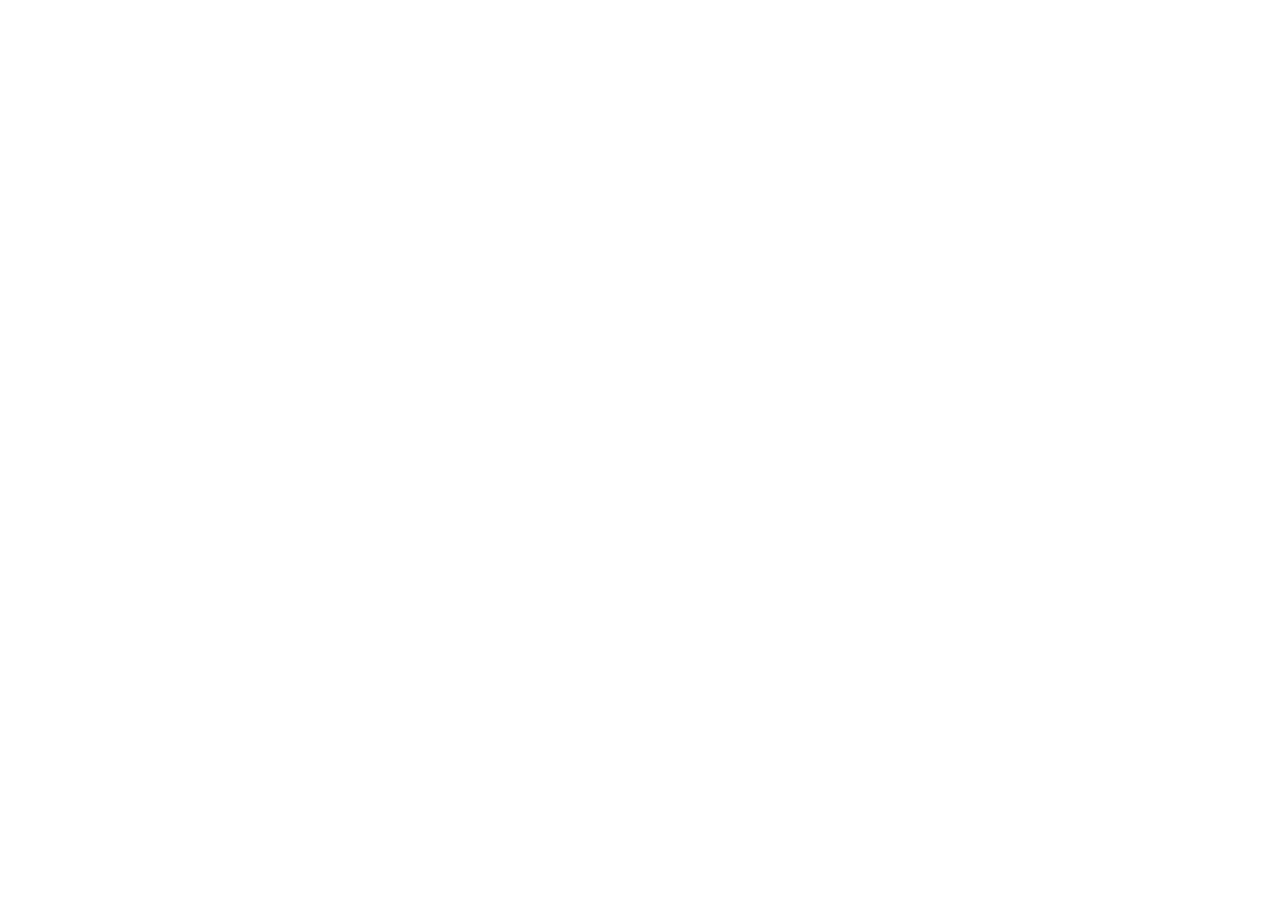
==== contact.html @ e87cb18a "commit" ====
<!DOCTYPE html>
<html lang="en">
<head>
    <meta http-equiv="Content-Type" content="text/html;charset=UTF-8">
    <meta name="viewport" content="width=device-width, initial-scale=1.0">
    <title>Document</title>
    <link rel="stylesheet" href="style.css">
</head>
<body>
    
</body>
</html>
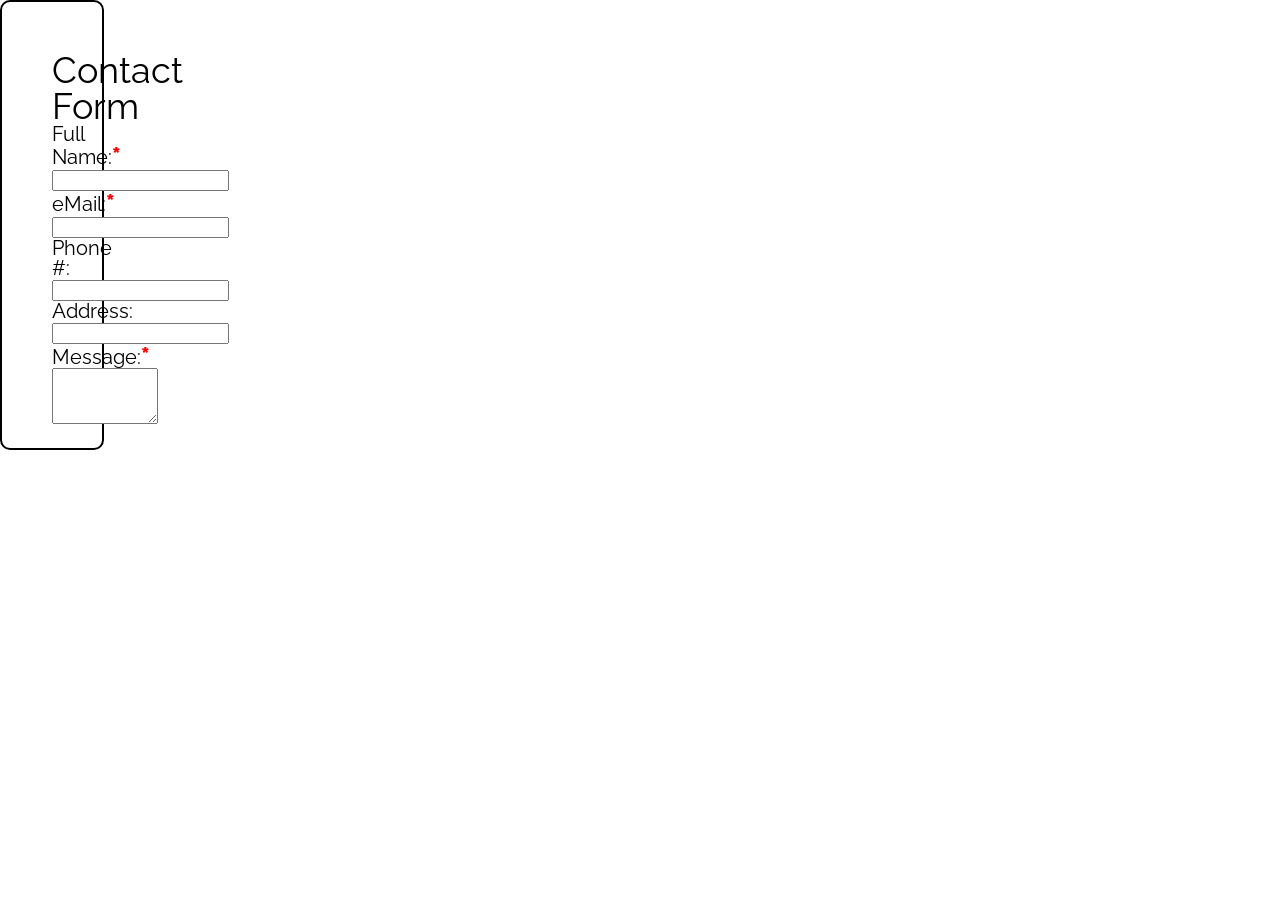
==== commit de84a37a: "contact updates" ====
--- a/contact.html
+++ b/contact.html
@@ -1,12 +1,85 @@
 <!DOCTYPE html>
 <html lang="en">
-<head>
-    <meta http-equiv="Content-Type" content="text/html;charset=UTF-8">
-    <meta name="viewport" content="width=device-width, initial-scale=1.0">
-    <title>Document</title>
-    <link rel="stylesheet" href="style.css">
-</head>
-<body>
-    
-</body>
+    <head>
+        <meta http-equiv="Content-Type" content="text/html;charset=UTF-8">
+        <meta name="viewport" content="width=device-width, initial-scale=1.0">
+        <title>Aurora | Contact Us</title>
+        <link rel="stylesheet" href="styles.css">
+        <link rel="preconnect" href="https://fonts.googleapis.com">
+        <link rel="preconnect" href="https://fonts.gstatic.com" crossorigin>
+        <link href="https://fonts.googleapis.com/css2?family=Raleway:ital,wght@0,100..900;1,100..900&display=swap" rel="stylesheet">
+        <link rel="shortcut icon" href="images/logo.png" type="image/x-icon">
+        <style>
+            body {
+                font-size: 20px;
+            }
+
+            section {
+                display: grid;
+                grid-template-rows: 50vh 50vh;
+                grid-template-columns: 5vw 90vw 5vw;
+            }
+
+            form {
+                grid-row: auto;
+                grid-column: auto;
+                border: 2px #000 solid;
+                border-radius: 10px;
+                padding: 50px;
+            }
+
+            #formHeader {
+                font-size: 36px;
+            }
+
+            .requiredSpan {
+                font-weight: 900;
+                font-size: 24px;
+                color: #ff0000;
+            }
+
+            #messageArea {
+                min-height: 50px;
+                min-width: 100px;
+                max-width: 100px;
+            }
+
+            #honeypot {
+                display: none;
+            }
+        </style>
+    </head>
+    <body>
+        <section>
+            <form action="contactresult.html" method="post">
+                <h2 id="formHeader">
+                    Contact Form
+                </h2>
+                <div>
+                    <label for="message">Full Name:</label><span class="requiredSpan">*</span>
+                    <input type="text" name="message" required>
+                </div>
+                <div>
+                    <label for="message">eMail:</label><span class="requiredSpan">*</span>
+                    <input type="email" name="message" required>
+                </div>
+                <div>
+                    <label for="message">Phone #:</label>
+                    <input type="text" name="message">
+                </div>
+                <div>
+                    <label for="message">Address:</label>
+                    <input type="text" name="message">
+                </div>
+                <div id="honeypot">
+                    <label for="message">Social Security Number:</label><span class="requiredSpan">*</span>
+                    <input type="text" name="message">
+                </div>
+                <div>
+                    <label for="message">Message:</label><span class="requiredSpan">*</span>
+                    <textarea name="message" id="messageArea" required></textarea>
+                </div>
+            </form>
+        </section>
+    </body>
 </html>
--- a/styles.css
+++ b/styles.css
@@ -0,0 +1,112 @@
+html, body, div, span, applet, object, iframe,
+h1, h2, h3, h4, h5, h6, p, blockquote, pre,
+a, abbr, acronym, address, big, cite, code,
+del, dfn, em, img, ins, kbd, q, s, samp,
+small, strike, strong, sub, sup, tt, var,
+b, u, i, center,
+dl, dt, dd, ol, ul, li,
+fieldset, form, label, legend,
+table, caption, tbody, tfoot, thead, tr, th, td,
+article, aside, canvas, details, embed, 
+figure, figcaption, footer, header, hgroup, 
+menu, nav, output, ruby, section, summary,
+time, mark, audio, video {
+	margin: 0;
+	padding: 0;
+	border: 0;
+	font-size: 100%;
+	font: inherit;
+	vertical-align: baseline;
+}
+/* HTML5 display-role reset for older browsers */
+article, aside, details, figcaption, figure, 
+footer, header, hgroup, menu, nav, section {
+	display: block;
+}
+body {
+	line-height: 1;
+}
+ol, ul {
+	list-style: none;
+}
+blockquote, q {
+	quotes: none;
+}
+blockquote:before, blockquote:after,
+q:before, q:after {
+	content: '';
+	content: none;
+}
+table {
+	border-collapse: collapse;
+	border-spacing: 0;
+}
+
+html{
+    font-family: "Raleway", sans-serif;
+}
+
+header{
+    width:100%;
+    height:6rem;
+    background-color:rgb(255, 233, 213);
+    display:flex;
+    align-items:center;
+    gap:10rem;
+
+}
+
+.logoContainer{
+    display:flex;
+    align-items:center;
+    text-decoration:none;
+    color:black; 
+    font-size:2rem;
+    gap:1rem;
+    font-weight:bold;
+    color:rgb(97, 68, 36);
+    width:40%;  
+    padding:0 1rem;
+}
+
+.logo{
+    height:5rem;
+}
+
+.centeringDiv{
+    width:50%;
+}
+
+.navLinks{
+    display:flex;
+    align-items:center;
+    justify-content:space-between;
+    text-decoration:none;
+    padding:0 3rem 0 8rem;
+}
+
+.navLinks a{
+    text-decoration:none;
+    color:rgb(97, 68, 36);
+    font-size:1.2rem;
+    font-weight:500;
+    transition:0.25s;
+    padding:0.75em 1.5rem;
+}
+
+.contactButton{
+    background-color:rgb(97, 68, 36);
+    color:white !important;
+    border:none;
+    border-radius:50px;
+    cursor:pointer;
+    transition:0.25s;
+}
+
+.contactButton:hover{
+    background-color:rgb(61, 43, 23);
+}
+
+.navLinks a:hover{
+    color:rgb(195, 159, 111);
+}
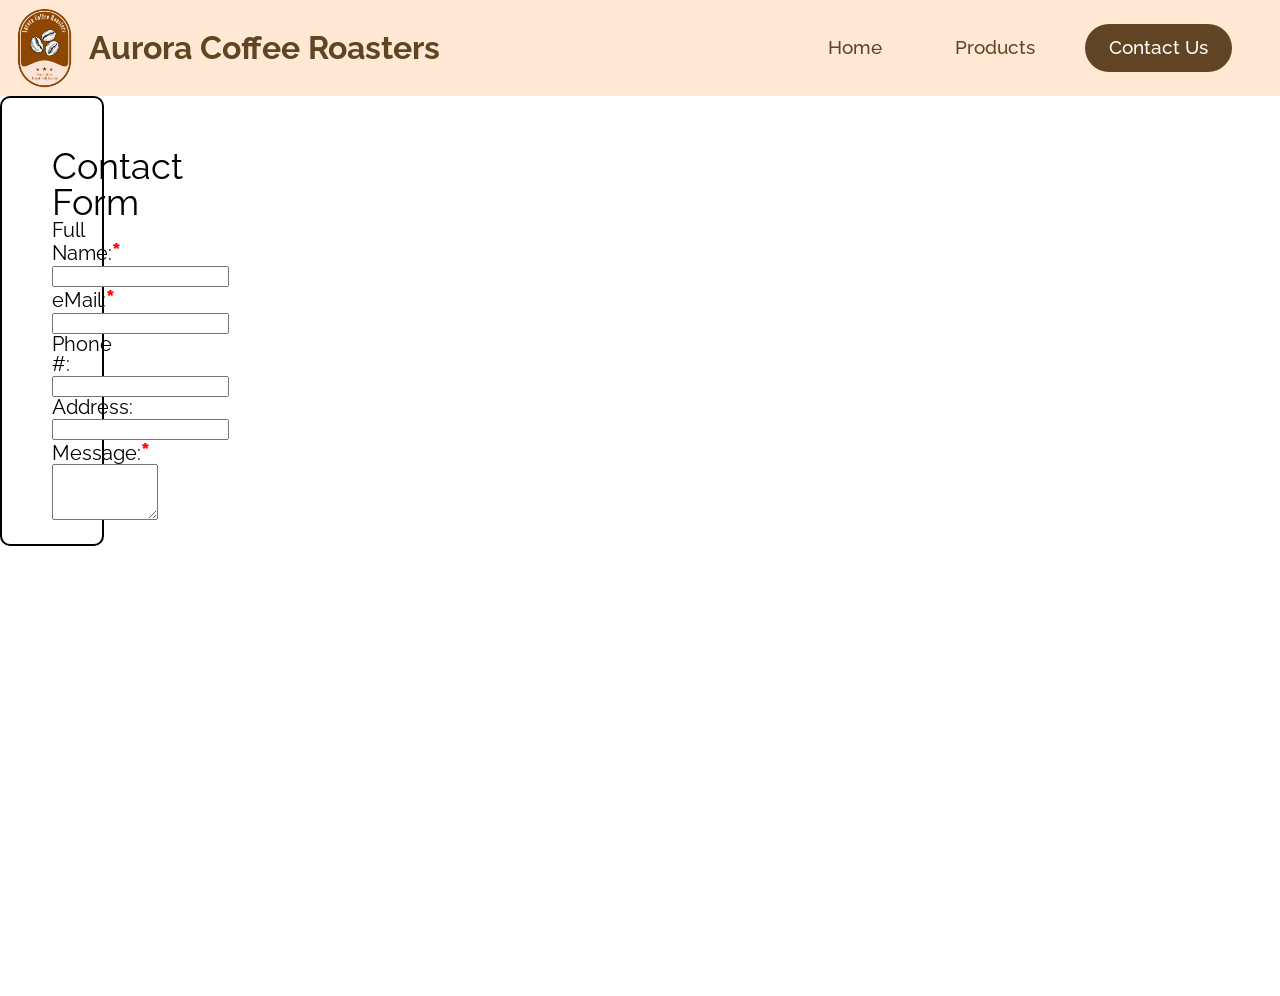
==== commit 4e7e8b33: "1st place web design official commit" ====
--- a/contact.html
+++ b/contact.html
@@ -50,6 +50,19 @@
         </style>
     </head>
     <body>
+        <header>
+            <a class="logoContainer" href="index.html">
+                <img src="images/logo.png" alt="logo" class="logo">
+                <h1>Aurora Coffee Roasters</h1>
+            </a>
+            <div class="centeringDiv">
+                <div class="navLinks">
+                    <a href="index.html">Home</a>
+                    <a href="products.html">Products</a>
+                    <a href="contact.html" class="contactButton">Contact Us</a>
+                </div>
+            </div>
+        </header>
         <section>
             <form action="contactresult.html" method="post">
                 <h2 id="formHeader">
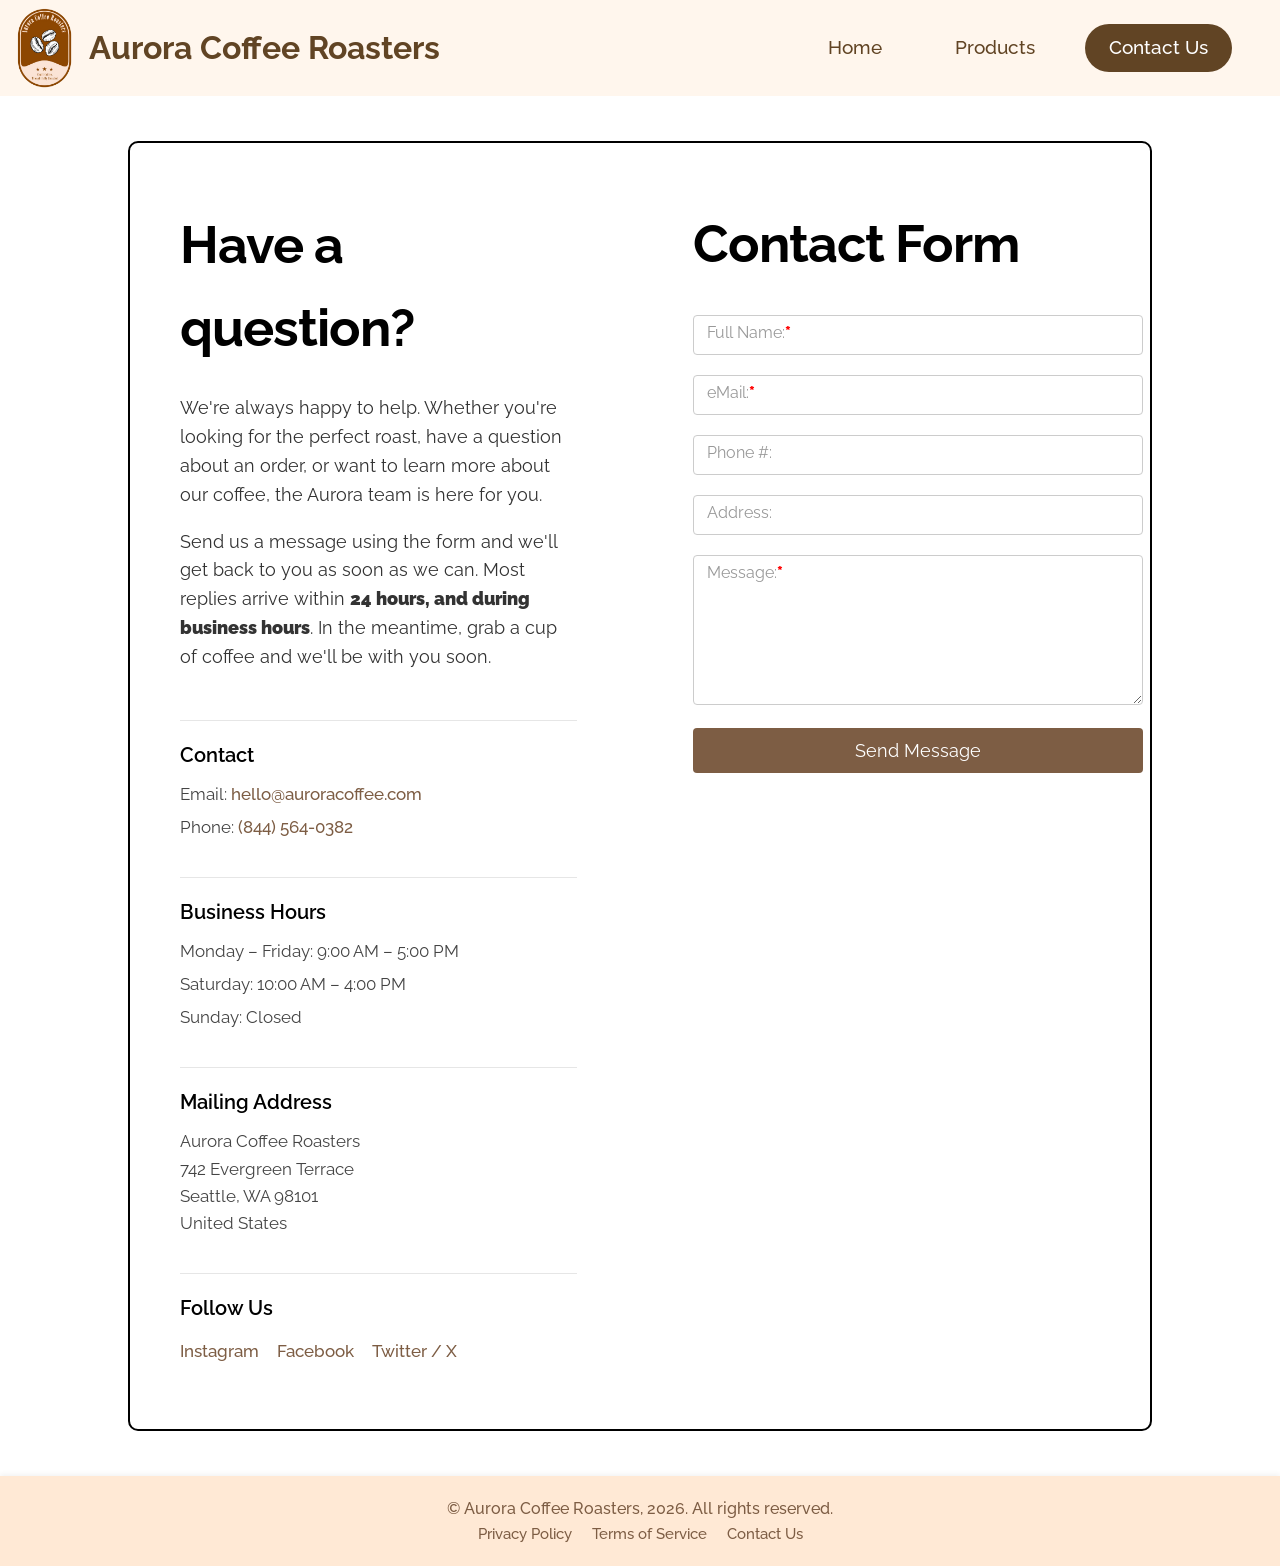
==== commit 07ffe13b: "contact entirely completed" ====
--- a/contact.html
+++ b/contact.html
@@ -15,37 +15,227 @@
             }
 
             section {
+                margin: 5vh 10vw;
                 display: grid;
-                grid-template-rows: 50vh 50vh;
-                grid-template-columns: 5vw 90vw 5vw;
-            }
-
-            form {
-                grid-row: auto;
-                grid-column: auto;
+                grid-template-columns: 1fr 2vw 1fr;
                 border: 2px #000 solid;
                 border-radius: 10px;
-                padding: 50px;
+                min-height: 80vh;
+            }
+
+            form {
+                width: 100%;
+                max-width: 450px;
+                display: flex;
+                flex-direction: column;
+                justify-content: flex-start;
+                padding: 60px 40px;
+                grid-column: 3;
+                grid-row: 1;
+            }
+
+            form {
+                width: 100%;
+                max-width: 450px;
+                padding: 75px 40px 40px 40px;
+            }
+
+            .form-field,
+            form input,
+            #messageArea {
+                width: 100%;
+                max-width: 100%;
+            }
+
+            form div {
+                margin-bottom: 15px;
             }
 
             #formHeader {
-                font-size: 36px;
+                font-size: 52px;
+                font-weight: 700;
+                margin-bottom: 45px;
+                color: #000;
+                letter-spacing: -1px;
             }
 
             .requiredSpan {
                 font-weight: 900;
-                font-size: 24px;
+                font-size: inherit;
                 color: #ff0000;
             }
 
+            .form-field {
+                position: relative;
+                width: 100%;
+                margin-bottom: 20px;
+            }
+
+            form input {
+                box-sizing: border-box;
+                width: 400px;
+                height: 40px;
+                padding: 8px 10px;
+                font-family: "Raleway", sans-serif;
+                font-size: 16px;
+                border: 1px solid #ccc;
+                border-radius: 4px;
+            }
+
+            form input:focus {
+                outline: none;
+                border-color: #7d5d44;
+            }
+
+            strong {
+                font-weight: 900;
+            }
+
+            .form-field label {
+                position: absolute;
+                left: 10px;
+                top: 10px;
+                font-size: 16px;
+                color: #999;
+                pointer-events: none;
+                transition: all 0.3s ease;
+                background-color: white;
+                padding: 0 4px;
+                font-family: "Raleway", sans-serif;
+            }
+
+            .form-field input:focus + label,
+            .form-field input.has-value + label {
+                top: -12px;
+                font-size: 14px;
+                color: #7d5d44;
+            }
+
+            form input, #messageArea {
+                width: 100%;
+                height: 40px;
+                padding: 10px;
+                font-family: "Raleway", sans-serif;
+                font-size: 16px;
+                border: 1px solid #ccc;
+                border-radius: 4px;
+                box-sizing: border-box;
+            }
+
             #messageArea {
-                min-height: 50px;
-                min-width: 100px;
-                max-width: 100px;
+                min-height: 150px;
+                min-width: 100%;
+                max-width: 100%;
+            }
+
+            #messageArea:focus {
+                outline: none;
+                border-color: #7d5d44;
+            }
+
+            .form-field.textarea-field label {
+                position: absolute;
+                left: 10px;
+                top: 10px;
+                font-size: 16px;
+                color: #999;
+                pointer-events: none;
+                transition: all 0.3s ease;
+                background-color: white;
+                padding: 0 4px;
+            }
+
+            .form-field.textarea-field #messageArea:focus + label,
+            .form-field.textarea-field #messageArea.has-value + label {
+                top: -12px;
+                font-size: 14px;
+                color: #7d5d44;
+            }
+
+            #submitInput {
+                background-color: #7d5d44;
+                color: #fff;
+                border: none;
+                height: 45px;
+                font-size: 18px;
+                cursor: pointer;
+                border-radius: 4px;
+                transition: background-color 0.3s ease;
+            }
+
+            #submitInput:hover {
+                background-color: #5d4534;
+                cursor: pointer;
             }
 
             #honeypot {
                 display: none;
+            }
+
+            .contactInfo {
+                grid-column: 1;
+                padding: 60px 50px;
+                display: flex;
+                flex-direction: column;
+                justify-content: flex-start;
+                font-family: "Raleway", sans-serif;
+                line-height: 1.6;
+            }
+
+            .contactTitle {
+                font-size: 52px;
+                font-weight: 700;
+                margin-bottom: 25px;
+                letter-spacing: -1px;
+            }
+
+            .contactIntro {
+                font-size: 18px;
+                margin-bottom: 18px;
+                max-width: 520px;
+                color: #333;
+            }
+
+            .contactBlock {
+                margin-top: 30px;
+                padding-top: 18px;
+                border-top: 1px solid #e6e6e6;
+            }
+
+            .contactBlock h3 {
+                font-size: 20px;
+                font-weight: 600;
+                margin-bottom: 10px;
+                color: #000;
+            }
+
+            .contactBlock p {
+                font-size: 17px;
+                margin-bottom: 6px;
+                color: #444;
+            }
+
+            .contactBlock a {
+                color: #7d5d44;
+                text-decoration: none;
+                font-weight: 500;
+                transition: color 0.2s ease;
+            }
+
+            .contactBlock a:hover {
+                color: #5d4534;
+                text-decoration: underline;
+            }
+
+            .socialLinks {
+                display: flex;
+                gap: 18px;
+                margin-top: 6px;
+            }
+
+            .socialLinks a {
+                padding: 4px 0;
+                font-size: 17px;
             }
         </style>
     </head>
@@ -63,36 +253,125 @@
                 </div>
             </div>
         </header>
-        <section>
-            <form action="contactresult.html" method="post">
-                <h2 id="formHeader">
-                    Contact Form
-                </h2>
-                <div>
-                    <label for="message">Full Name:</label><span class="requiredSpan">*</span>
-                    <input type="text" name="message" required>
+        <main>
+            <section>
+                <div class="contactInfo">
+                    <h2 class="contactTitle">Have a question?</h2>
+                    
+                    <p class="contactIntro">
+                        We're always happy to help. Whether you're looking for the perfect roast,
+                        have a question about an order, or want to learn more about our coffee,
+                        the Aurora team is here for you.
+                    </p>
+                    
+                    <p class="contactIntro">
+                        Send us a message using the form and we'll get back to you as soon as we can.
+                        Most replies arrive within <strong>24 hours, and during business hours</strong>.
+                        In the meantime, grab a cup of coffee and we'll be with you soon.
+                    </p>
+                    
+                    <div class="contactBlock">
+                        <h3>Contact</h3>
+                        <p>Email: <a href="mailto:hello@auroracoffee.com">hello@auroracoffee.com</a></p>
+                        <p>Phone: <a href="tel:18445640382">(844) 564-0382</a></p>
+                    </div>
+                    
+                    <div class="contactBlock">
+                        <h3>Business Hours</h3>
+                        <p>Monday – Friday: 9:00 AM – 5:00 PM</p>
+                        <p>Saturday: 10:00 AM – 4:00 PM</p>
+                        <p>Sunday: Closed</p>
+                    </div>
+                    
+                    <div class="contactBlock">
+                        <h3>Mailing Address</h3>
+                        <p>
+                            Aurora Coffee Roasters<br>
+                            742 Evergreen Terrace<br>
+                            Seattle, WA 98101<br>
+                            United States
+                        </p>
+                    </div>
+                    
+                    <div class="contactBlock">
+                        <h3>Follow Us</h3>
+                        <div class="socialLinks">
+                            <a href="#">Instagram</a>
+                            <a href="#">Facebook</a>
+                            <a href="#">Twitter / X</a>
+                        </div>
+                    </div>
                 </div>
-                <div>
-                    <label for="message">eMail:</label><span class="requiredSpan">*</span>
-                    <input type="email" name="message" required>
+                <form action="contactresult.html" method="post">
+                    <h2 id="formHeader">
+                        Contact Form
+                    </h2>
+                    <div class="form-field">
+                        <input type="text" id="fullname" name="fullname" required>
+                        <label for="fullname">Full Name:<span class="requiredSpan">*</span></label>
+                    </div>
+                    <div class="form-field">
+                        <input type="email" id="email" name="email" required>
+                        <label for="email">eMail:<span class="requiredSpan">*</span></label>
+                    </div>
+                    <div class="form-field">
+                        <input type="text" id="phone" name="phone">
+                        <label for="phone">Phone #:</label>
+                    </div>
+                    <div class="form-field">
+                        <input type="text" id="address" name="address">
+                        <label for="address">Address:</label>
+                    </div>
+                    <div id="honeypot" class="form-field">
+                        <input type="text" id="ssn" name="ssn">
+                        <label for="ssn">Social Security Number:</label>
+                    </div>
+                    <div class="form-field textarea-field">
+                        <textarea name="message" id="messageArea" required></textarea>
+                        <label for="message">Message:<span class="requiredSpan">*</span></label>
+                    </div>
+                    <div class="form-field">
+                        <input type="submit" id="submitInput" value="Send Message">
+                    </div>
+                </form>
+            </section>
+        </main>
+        <footer>
+            <div class="footer-container">
+                <p>&copy; Aurora Coffee Roasters, 2026. All rights reserved.</p>
+                <div class="footer-links">
+                    <a>Privacy Policy</a>
+                    <a>Terms of Service</a>
+                    <a href="contact.html">Contact Us</a>
                 </div>
-                <div>
-                    <label for="message">Phone #:</label>
-                    <input type="text" name="message">
-                </div>
-                <div>
-                    <label for="message">Address:</label>
-                    <input type="text" name="message">
-                </div>
-                <div id="honeypot">
-                    <label for="message">Social Security Number:</label><span class="requiredSpan">*</span>
-                    <input type="text" name="message">
-                </div>
-                <div>
-                    <label for="message">Message:</label><span class="requiredSpan">*</span>
-                    <textarea name="message" id="messageArea" required></textarea>
-                </div>
-            </form>
-        </section>
+            </div>
+        </footer>
     </body>
+    <script>
+        const formFields = document.querySelectorAll('.form-field input, .form-field textarea');
+        
+        formFields.forEach(field => {
+            if (field.value) {
+                field.classList.add('has-value');
+            }
+
+            field.addEventListener('input', function() {
+                if (this.value) {
+                    this.classList.add('has-value');
+                } else {
+                    this.classList.remove('has-value');
+                }
+            });
+
+            field.addEventListener('focus', function() {
+                this.classList.add('has-value');
+            });
+
+            field.addEventListener('blur', function() {
+                if (!this.value) {
+                    this.classList.remove('has-value');
+                }
+            });
+        });
+    </script>
 </html>
--- a/styles.css
+++ b/styles.css
@@ -42,14 +42,14 @@
 	border-spacing: 0;
 }
 
-html{
+html, input, button{
     font-family: "Raleway", sans-serif;
 }
 
 header{
     width:100%;
     height:6rem;
-    background-color:rgb(255, 233, 213);
+    background-color:rgb(255, 246, 237);
     display:flex;
     align-items:center;
     gap:10rem;
@@ -109,4 +109,47 @@
 
 .navLinks a:hover{
     color:rgb(195, 159, 111);
+}
+
+main {
+    min-height: 90vh;
+}
+
+footer {
+    display: flex;
+    flex-direction: column;
+    justify-content: center;
+    height: 10vh;
+    background-color: #ffe9d5;
+    text-align: center;
+    box-shadow: 0 -2px 5px rgba(0,0,0,0.05);
+}
+
+.footer-container p {
+    font-size: 16px;
+    color: #7d5d44;
+    margin: 0;
+    font-weight: 500;
+}
+
+.footer-links {
+    margin-top: 10px;
+    display: flex;
+    justify-content: center;
+    gap: 20px;
+    flex-wrap: wrap;
+}
+
+.footer-links a {
+    color: #7d5d44;
+    text-decoration: none;
+    font-weight: 500;
+    transition: color 0.2s ease;
+    font-size: 15px;
+    cursor: pointer;
+}
+
+.footer-links a:hover {
+    color: #5d4534;
+    text-decoration: underline;
 }
